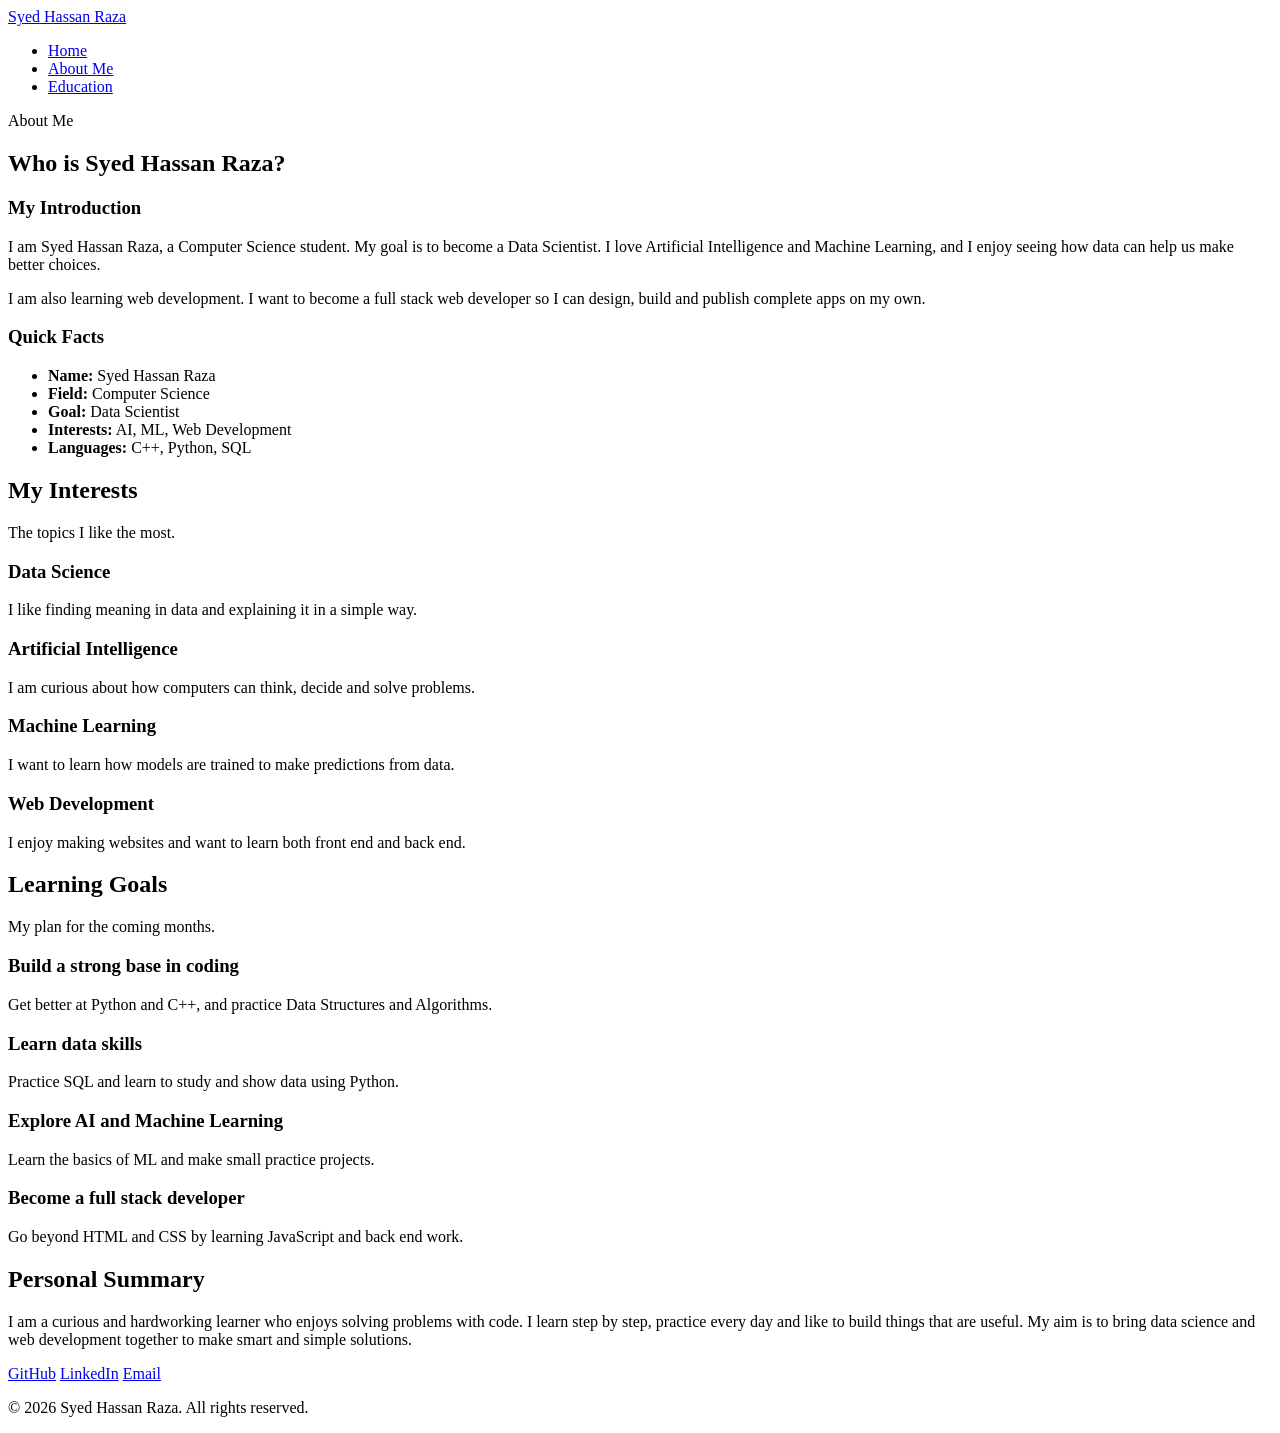
==== about.html @ 8c0b8f82 "Remove emojis from about page" ====
<!DOCTYPE html>
<html lang="en">
<head>
  <meta charset="UTF-8">
  <meta name="viewport" content="width=device-width, initial-scale=1.0">
  <title>About Me | Syed Hassan Raza</title>
  <link rel="stylesheet" href="style.css">
</head>
<body>
  <header class="site-header">
    <div class="container nav-container">
      <a href="index.html" class="logo highlight">Syed Hassan Raza</a>
      <nav>
        <ul class="nav-links">
          <li><a href="index.html">Home</a></li>
          <li><a href="about.html" class="active">About Me</a></li>
          <li><a href="education.html">Education</a></li>
        </ul>
      </nav>
    </div>
  </header>

  <main class="container">
    <section class="section">
      <span class="badge">About Me</span>
      <h1 class="section-title">Who is <span class="highlight">Syed Hassan Raza?</span></h1>
      <div class="about-layout">
        <div class="card">
          <h3>My Introduction</h3>
          <p>I am Syed Hassan Raza, a Computer Science student. My goal is to become a Data Scientist. I love Artificial Intelligence and Machine Learning, and I enjoy seeing how data can help us make better choices.</p>
          <p>I am also learning web development. I want to become a full stack web developer so I can design, build and publish complete apps on my own.</p>
        </div>
        <div class="card">
          <h3>Quick Facts</h3>
          <ul class="facts">
            <li><strong>Name:</strong> Syed Hassan Raza</li>
            <li><strong>Field:</strong> Computer Science</li>
            <li><strong>Goal:</strong> Data Scientist</li>
            <li><strong>Interests:</strong> AI, ML, Web Development</li>
            <li><strong>Languages:</strong> C++, Python, SQL</li>
          </ul>
        </div>
      </div>
    </section>

    <section class="section">
      <h2 class="section-title">My <span class="highlight">Interests</span></h2>
      <p class="section-subtitle">The topics I like the most.</p>
      <div class="card-grid">
        <article class="card"><div class="icon"></div><h3>Data Science</h3><p>I like finding meaning in data and explaining it in a simple way.</p></article>
        <article class="card"><div class="icon"></div><h3>Artificial Intelligence</h3><p>I am curious about how computers can think, decide and solve problems.</p></article>
        <article class="card"><div class="icon"></div><h3>Machine Learning</h3><p>I want to learn how models are trained to make predictions from data.</p></article>
        <article class="card"><div class="icon"></div><h3>Web Development</h3><p>I enjoy making websites and want to learn both front end and back end.</p></article>
      </div>
    </section>

    <section class="section">
      <h2 class="section-title">Learning <span class="highlight">Goals</span></h2>
      <p class="section-subtitle">My plan for the coming months.</p>
      <div class="timeline">
        <div class="timeline-item"><h3>Build a strong base in coding</h3><p>Get better at Python and C++, and practice Data Structures and Algorithms.</p></div>
        <div class="timeline-item"><h3>Learn data skills</h3><p>Practice SQL and learn to study and show data using Python.</p></div>
        <div class="timeline-item"><h3>Explore AI and Machine Learning</h3><p>Learn the basics of ML and make small practice projects.</p></div>
        <div class="timeline-item"><h3>Become a full stack developer</h3><p>Go beyond HTML and CSS by learning JavaScript and back end work.</p></div>
      </div>
    </section>

    <section class="section">
      <div class="cta card">
        <h2>Personal Summary</h2>
        <p>I am a curious and hardworking learner who enjoys solving problems with code. I learn step by step, practice every day and like to build things that are useful. My aim is to bring data science and web development together to make smart and simple solutions.</p>
      </div>
    </section>
  </main>

  <footer class="site-footer">
    <div class="container">
      <div class="footer-links">
        <a href="https://github.com/L1F24BSCS0945" target="_blank" rel="noopener">GitHub</a>
        <a href="https://www.linkedin.com/in/syed-hassan-raza-5140983b1/" target="_blank" rel="noopener">LinkedIn</a>
        <a href="mailto:syedhassanraza@gmail.com">Email</a>
      </div>
      <p>&copy; 2026 Syed Hassan Raza. All rights reserved.</p>
    </div>
  </footer>

</body>
</html>
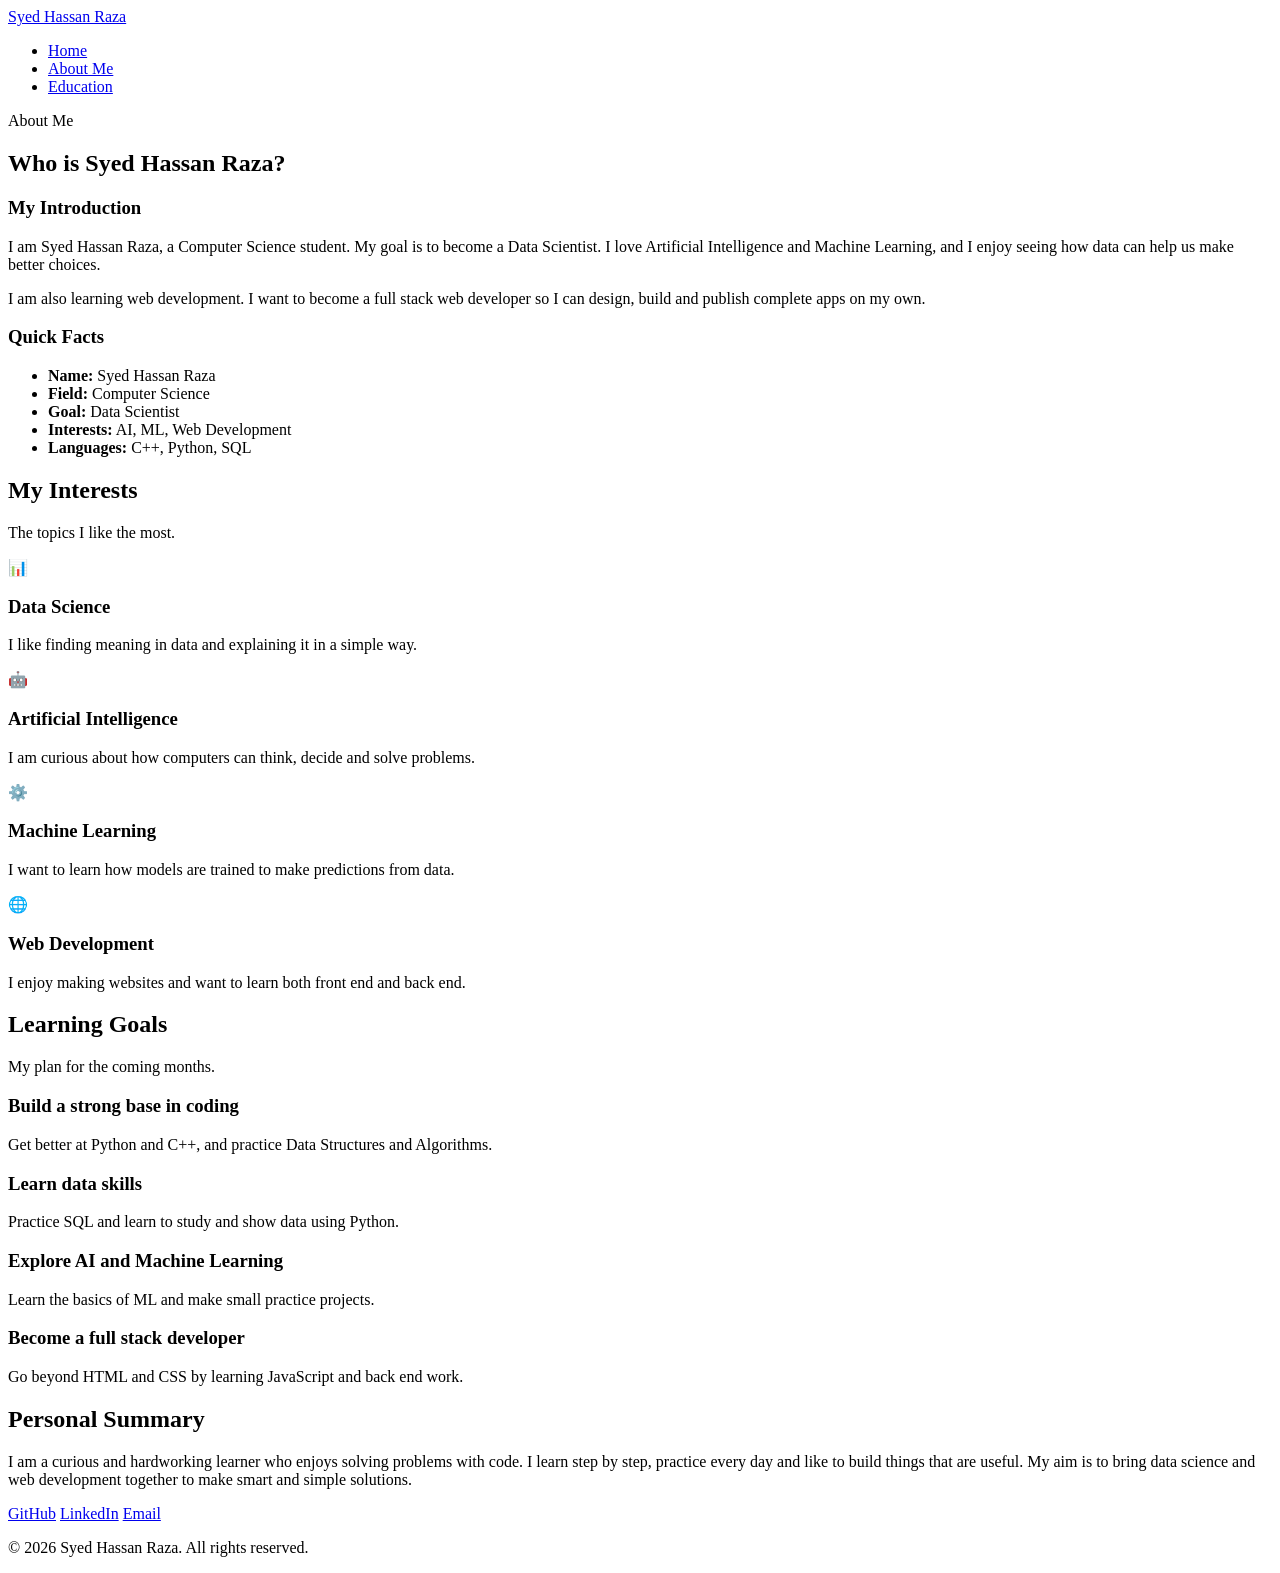
==== commit c27c9cdc: "add about.html" ====
--- a/about.html
+++ b/about.html
@@ -1,4 +1,3 @@
-
 <!DOCTYPE html>
 <html lang="en">
 <head>
@@ -48,10 +47,10 @@
       <h2 class="section-title">My <span class="highlight">Interests</span></h2>
       <p class="section-subtitle">The topics I like the most.</p>
       <div class="card-grid">
-        <article class="card"><div class="icon"></div><h3>Data Science</h3><p>I like finding meaning in data and explaining it in a simple way.</p></article>
-        <article class="card"><div class="icon"></div><h3>Artificial Intelligence</h3><p>I am curious about how computers can think, decide and solve problems.</p></article>
-        <article class="card"><div class="icon"></div><h3>Machine Learning</h3><p>I want to learn how models are trained to make predictions from data.</p></article>
-        <article class="card"><div class="icon"></div><h3>Web Development</h3><p>I enjoy making websites and want to learn both front end and back end.</p></article>
+        <article class="card"><div class="icon">&#128202;</div><h3>Data Science</h3><p>I like finding meaning in data and explaining it in a simple way.</p></article>
+        <article class="card"><div class="icon">&#129302;</div><h3>Artificial Intelligence</h3><p>I am curious about how computers can think, decide and solve problems.</p></article>
+        <article class="card"><div class="icon">&#9881;&#65039;</div><h3>Machine Learning</h3><p>I want to learn how models are trained to make predictions from data.</p></article>
+        <article class="card"><div class="icon">&#127760;</div><h3>Web Development</h3><p>I enjoy making websites and want to learn both front end and back end.</p></article>
       </div>
     </section>
 
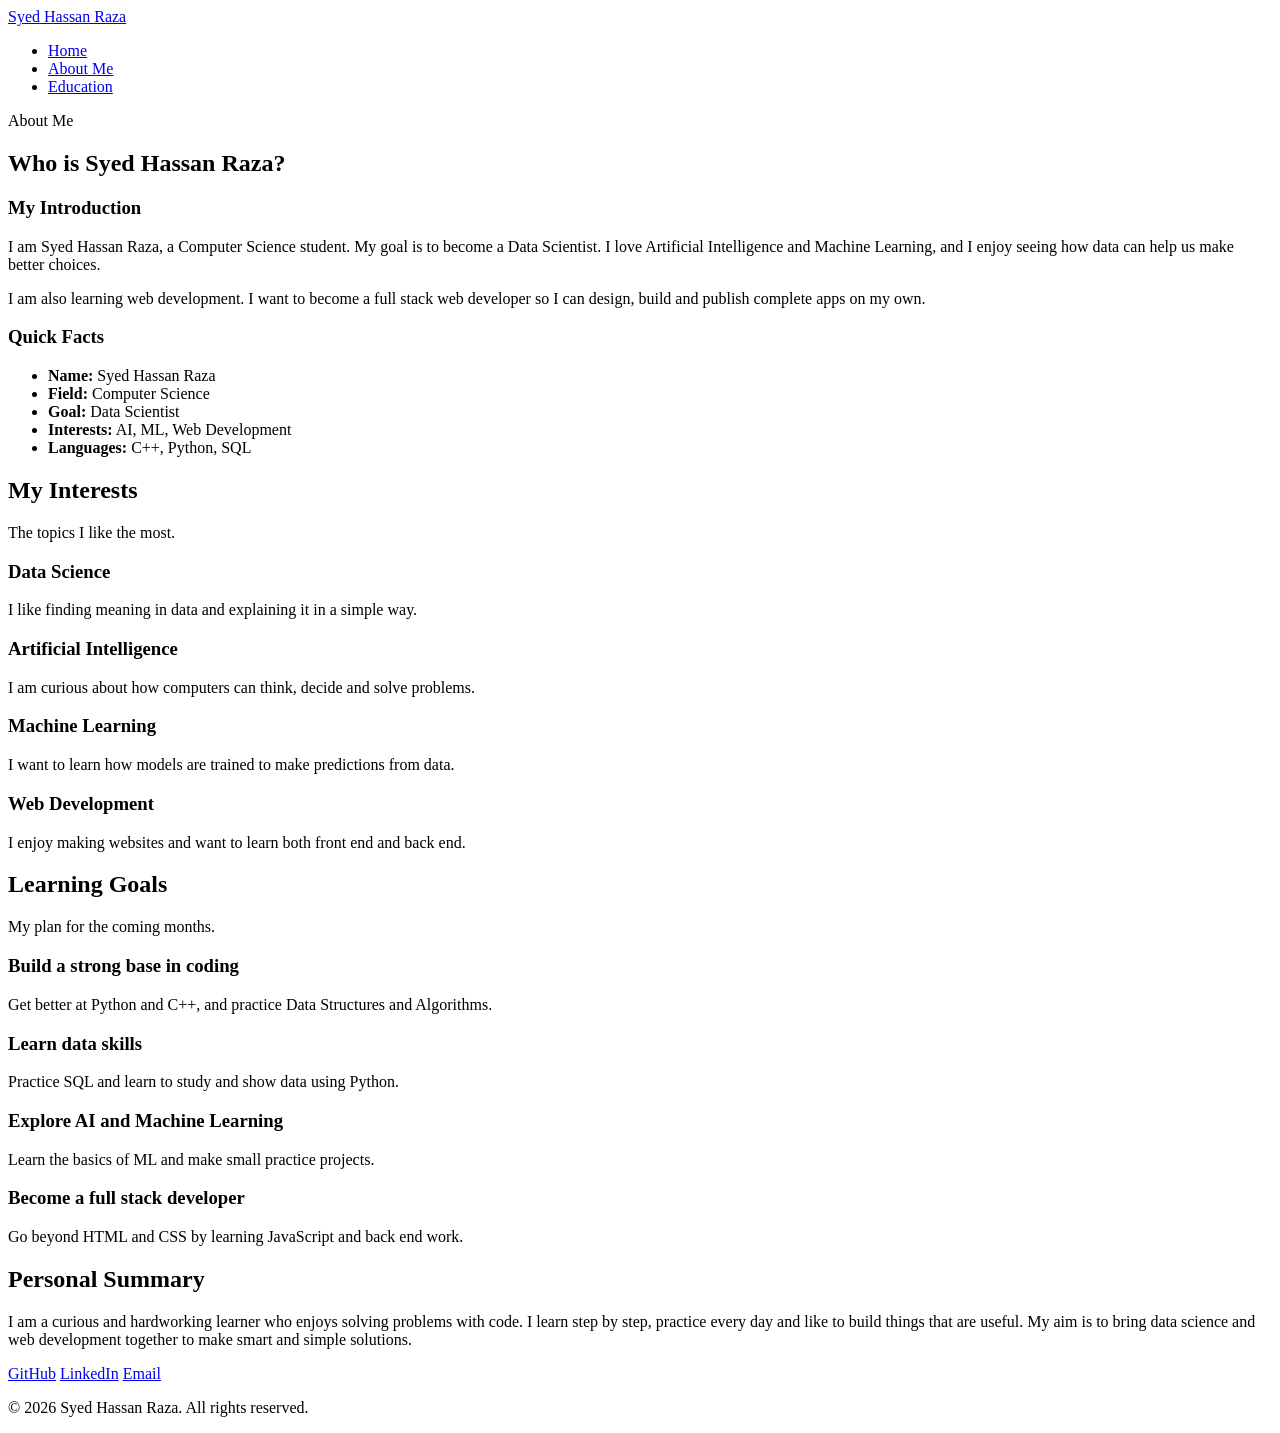
==== commit f2310186: "minor updation in about.html" ====
--- a/about.html
+++ b/about.html
@@ -1,3 +1,4 @@
+
 <!DOCTYPE html>
 <html lang="en">
 <head>
@@ -47,10 +48,10 @@
       <h2 class="section-title">My <span class="highlight">Interests</span></h2>
       <p class="section-subtitle">The topics I like the most.</p>
       <div class="card-grid">
-        <article class="card"><div class="icon">&#128202;</div><h3>Data Science</h3><p>I like finding meaning in data and explaining it in a simple way.</p></article>
-        <article class="card"><div class="icon">&#129302;</div><h3>Artificial Intelligence</h3><p>I am curious about how computers can think, decide and solve problems.</p></article>
-        <article class="card"><div class="icon">&#9881;&#65039;</div><h3>Machine Learning</h3><p>I want to learn how models are trained to make predictions from data.</p></article>
-        <article class="card"><div class="icon">&#127760;</div><h3>Web Development</h3><p>I enjoy making websites and want to learn both front end and back end.</p></article>
+        <article class="card"><div class="icon"></div><h3>Data Science</h3><p>I like finding meaning in data and explaining it in a simple way.</p></article>
+        <article class="card"><div class="icon"></div><h3>Artificial Intelligence</h3><p>I am curious about how computers can think, decide and solve problems.</p></article>
+        <article class="card"><div class="icon"></div><h3>Machine Learning</h3><p>I want to learn how models are trained to make predictions from data.</p></article>
+        <article class="card"><div class="icon"></div><h3>Web Development</h3><p>I enjoy making websites and want to learn both front end and back end.</p></article>
       </div>
     </section>
 
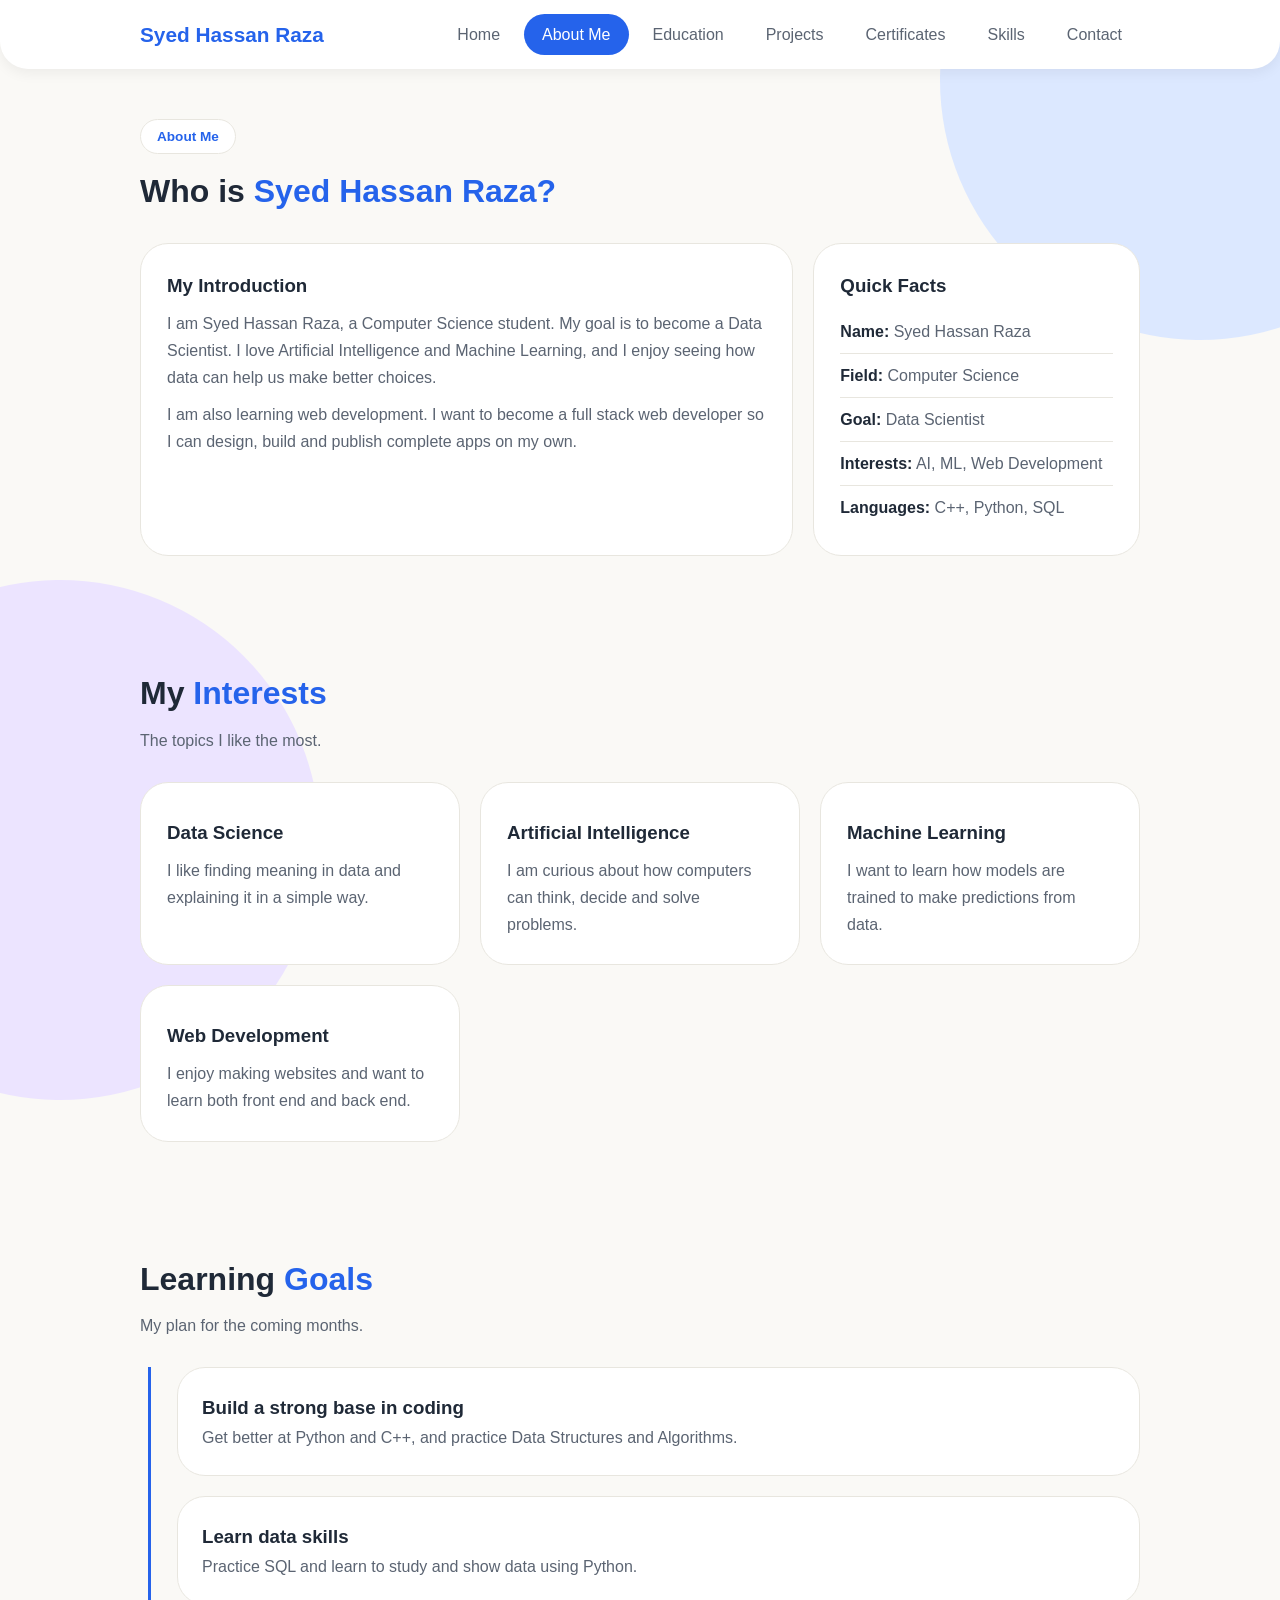
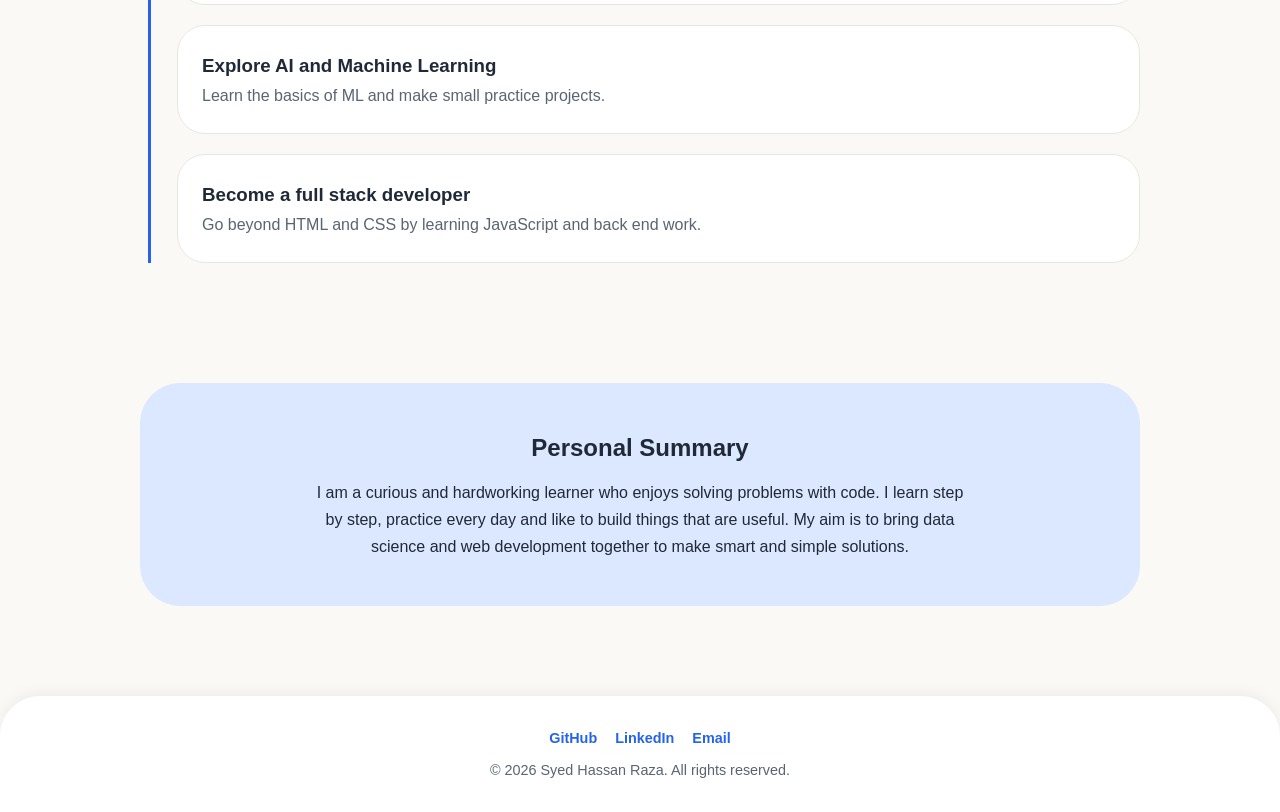
==== commit c9bed15f: "adding projects.htlm and update all exsisting files according to this projects.html" ====
--- a/about.html
+++ b/about.html
@@ -1,4 +1,3 @@
-
 <!DOCTYPE html>
 <html lang="en">
 <head>
@@ -6,6 +5,7 @@
   <meta name="viewport" content="width=device-width, initial-scale=1.0">
   <title>About Me | Syed Hassan Raza</title>
   <link rel="stylesheet" href="style.css">
+  <link rel="stylesheet" href="extra.css">
 </head>
 <body>
   <header class="site-header">
@@ -16,6 +16,10 @@
           <li><a href="index.html">Home</a></li>
           <li><a href="about.html" class="active">About Me</a></li>
           <li><a href="education.html">Education</a></li>
+          <li><a href="projects.html">Projects</a></li>
+          <li><a href="certificates.html">Certificates</a></li>
+          <li><a href="skills.html">Skills</a></li>
+          <li><a href="contact.html">Contact</a></li>
         </ul>
       </nav>
     </div>
@@ -86,4 +90,4 @@
   </footer>
 
 </body>
-</html>
+</html>
--- a/style.css
+++ b/style.css
@@ -0,0 +1,437 @@
+:root {
+  --bg: #faf9f6;
+  --white: #ffffff;
+  --text: #1f2937;
+  --muted: #5b6472;
+  --line: #e8e6df;
+  --main: #2563eb;
+  --main-dark: #1d4ed8;
+  --light-blue: #dce8ff;
+  --light-purple: #ece4ff;
+}
+
+* {
+  box-sizing: border-box;
+  margin: 0;
+  padding: 0;
+}
+
+body {
+  font-family: "Segoe UI", Arial, sans-serif;
+  color: var(--text);
+  background: var(--bg);
+  line-height: 1.7;
+  overflow-x: hidden;
+}
+
+body::before {
+  content: "";
+  position: fixed;
+  top: -180px;
+  right: -180px;
+  width: 520px;
+  height: 520px;
+  border-radius: 50%;
+  background: var(--light-blue);
+  z-index: -1;
+}
+
+body::after {
+  content: "";
+  position: fixed;
+  bottom: -200px;
+  left: -200px;
+  width: 520px;
+  height: 520px;
+  border-radius: 50%;
+  background: var(--light-purple);
+  z-index: -1;
+}
+
+a {
+  color: inherit;
+  text-decoration: none;
+}
+
+.container {
+  width: 90%;
+  max-width: 1000px;
+  margin: 0 auto;
+}
+
+.section {
+  padding: 50px 0;
+}
+
+.section-title {
+  font-size: 2rem;
+  margin: 10px 0 6px;
+}
+
+.section-subtitle {
+  color: var(--muted);
+  margin-bottom: 28px;
+}
+
+.highlight {
+  color: var(--main);
+}
+
+.badge {
+  display: inline-block;
+  padding: 5px 16px;
+  border-radius: 30px;
+  background: var(--white);
+  border: 1px solid var(--line);
+  color: var(--main);
+  font-size: 0.85rem;
+  font-weight: 600;
+}
+
+.site-header {
+  position: sticky;
+  top: 0;
+  z-index: 10;
+  background: var(--white);
+  border-radius: 0 0 28px 28px;
+  box-shadow: 0 4px 14px rgba(0, 0, 0, 0.06);
+}
+
+.nav-container {
+  display: flex;
+  justify-content: space-between;
+  align-items: center;
+  flex-wrap: wrap;
+  gap: 10px;
+  padding: 14px 0;
+}
+
+.logo {
+  font-size: 1.3rem;
+  font-weight: 700;
+}
+
+.nav-links {
+  display: flex;
+  gap: 6px;
+  list-style: none;
+}
+
+.nav-links a {
+  display: block;
+  padding: 7px 18px;
+  border-radius: 30px;
+  color: var(--muted);
+  transition: 0.2s;
+}
+
+.nav-links a:hover {
+  background: var(--bg);
+  color: var(--text);
+}
+
+.nav-links a.active {
+  background: var(--main);
+  color: var(--white);
+}
+
+.button-group {
+  display: flex;
+  flex-wrap: wrap;
+  gap: 12px;
+  margin-top: 22px;
+}
+
+.btn {
+  display: inline-block;
+  padding: 11px 28px;
+  border-radius: 30px;
+  font-weight: 600;
+  border: 1px solid var(--main);
+  transition: 0.2s;
+}
+
+.btn-primary {
+  background: var(--main);
+  color: var(--white);
+}
+
+.btn-primary:hover {
+  background: var(--main-dark);
+  transform: translateY(-2px);
+}
+
+.btn-outline {
+  background: var(--white);
+  color: var(--main);
+}
+
+.btn-outline:hover {
+  background: var(--light-blue);
+  transform: translateY(-2px);
+}
+
+.hero {
+  display: flex;
+  align-items: center;
+  justify-content: space-between;
+  gap: 50px;
+  padding: 60px 0;
+}
+
+.hero-text {
+  flex: 1;
+}
+
+.hero-text h1 {
+  font-size: 2.8rem;
+  line-height: 1.2;
+  margin: 14px 0 10px;
+}
+
+.hero-text p {
+  color: var(--muted);
+  max-width: 540px;
+  margin-bottom: 8px;
+}
+
+.hero-text .roles {
+  color: var(--text);
+  font-weight: 600;
+}
+
+.social-links {
+  display: flex;
+  flex-wrap: wrap;
+  gap: 10px;
+  margin-top: 22px;
+}
+
+.social-links a {
+  padding: 7px 20px;
+  border: 1px solid var(--line);
+  border-radius: 30px;
+  background: var(--white);
+  font-size: 0.92rem;
+  transition: 0.2s;
+}
+
+.social-links a:hover {
+  border-color: var(--main);
+  color: var(--main);
+}
+
+.profile-ring {
+  flex-shrink: 0;
+  padding: 8px;
+  background: var(--main);
+  border-radius: 60% 40% 55% 45% / 50% 55% 45% 50%;
+}
+
+.profile-frame {
+  width: 280px;
+  height: 320px;
+  overflow: hidden;
+  border-radius: 60% 40% 55% 45% / 50% 55% 45% 50%;
+  background: var(--white);
+}
+
+.profile-frame img {
+  width: 100%;
+  height: 100%;
+  object-fit: cover;
+  object-position: center top;
+  display: block;
+}
+
+.card-grid {
+  display: grid;
+  gap: 20px;
+  grid-template-columns: repeat(auto-fit, minmax(240px, 1fr));
+}
+
+.card {
+  background: var(--white);
+  border: 1px solid var(--line);
+  border-radius: 28px;
+  padding: 26px;
+  transition: 0.2s;
+}
+
+.card:hover {
+  transform: translateY(-4px);
+  border-color: var(--main);
+  box-shadow: 0 10px 24px rgba(37, 99, 235, 0.12);
+}
+
+.card h3 {
+  margin-bottom: 8px;
+}
+
+.card p,
+.card li {
+  color: var(--muted);
+}
+
+.card p + p {
+  margin-top: 10px;
+}
+
+.card ul {
+  padding-left: 20px;
+}
+
+.icon {
+  font-size: 2rem;
+  margin-bottom: 8px;
+}
+
+.about-layout {
+  display: grid;
+  grid-template-columns: 2fr 1fr;
+  gap: 20px;
+  margin-top: 24px;
+}
+
+.facts {
+  list-style: none;
+  padding: 0 !important;
+}
+
+.facts li {
+  padding: 8px 0;
+  border-bottom: 1px solid var(--line);
+}
+
+.facts li:last-child {
+  border: none;
+}
+
+.facts strong {
+  color: var(--text);
+}
+
+.chips {
+  display: flex;
+  flex-wrap: wrap;
+  gap: 10px;
+}
+
+.chip {
+  padding: 8px 22px;
+  border-radius: 30px;
+  background: var(--white);
+  border: 1px solid var(--line);
+  font-weight: 600;
+  transition: 0.2s;
+}
+
+.chip:hover {
+  background: var(--light-blue);
+  border-color: var(--main);
+}
+
+.timeline {
+  border-left: 3px solid var(--main);
+  padding-left: 26px;
+  margin-left: 8px;
+}
+
+.timeline-item {
+  background: var(--white);
+  border: 1px solid var(--line);
+  border-radius: 28px;
+  padding: 24px;
+  margin-bottom: 20px;
+}
+
+.timeline-item p {
+  color: var(--muted);
+}
+
+.date {
+  color: var(--main) !important;
+  font-size: 0.9rem;
+  font-weight: 600;
+}
+
+.institution {
+  color: var(--text) !important;
+  font-weight: 600;
+}
+
+.cta {
+  text-align: center;
+  padding: 44px 24px;
+  background: var(--light-blue);
+  border-color: var(--light-blue);
+  border-radius: 40px;
+}
+
+.cta .button-group {
+  justify-content: center;
+}
+
+.cta p {
+  max-width: 650px;
+  margin: 10px auto 0;
+  color: var(--text);
+}
+
+.site-footer {
+  margin-top: 40px;
+  padding: 30px 0;
+  text-align: center;
+  background: var(--white);
+  border-radius: 40px 40px 0 0;
+  box-shadow: 0 -4px 14px rgba(0, 0, 0, 0.05);
+  color: var(--muted);
+  font-size: 0.9rem;
+}
+
+.footer-links {
+  display: flex;
+  justify-content: center;
+  flex-wrap: wrap;
+  gap: 18px;
+  margin-bottom: 8px;
+}
+
+.footer-links a {
+  color: var(--main);
+  font-weight: 600;
+}
+
+.footer-links a:hover {
+  text-decoration: underline;
+}
+
+@media (max-width: 800px) {
+  .hero {
+    flex-direction: column-reverse;
+    text-align: center;
+    gap: 30px;
+  }
+
+  .hero-text p {
+    margin-left: auto;
+    margin-right: auto;
+  }
+
+  .button-group,
+  .social-links {
+    justify-content: center;
+  }
+
+  .hero-text h1 {
+    font-size: 2.2rem;
+  }
+
+  .about-layout {
+    grid-template-columns: 1fr;
+  }
+
+  .nav-container {
+    justify-content: center;
+  }
+}
